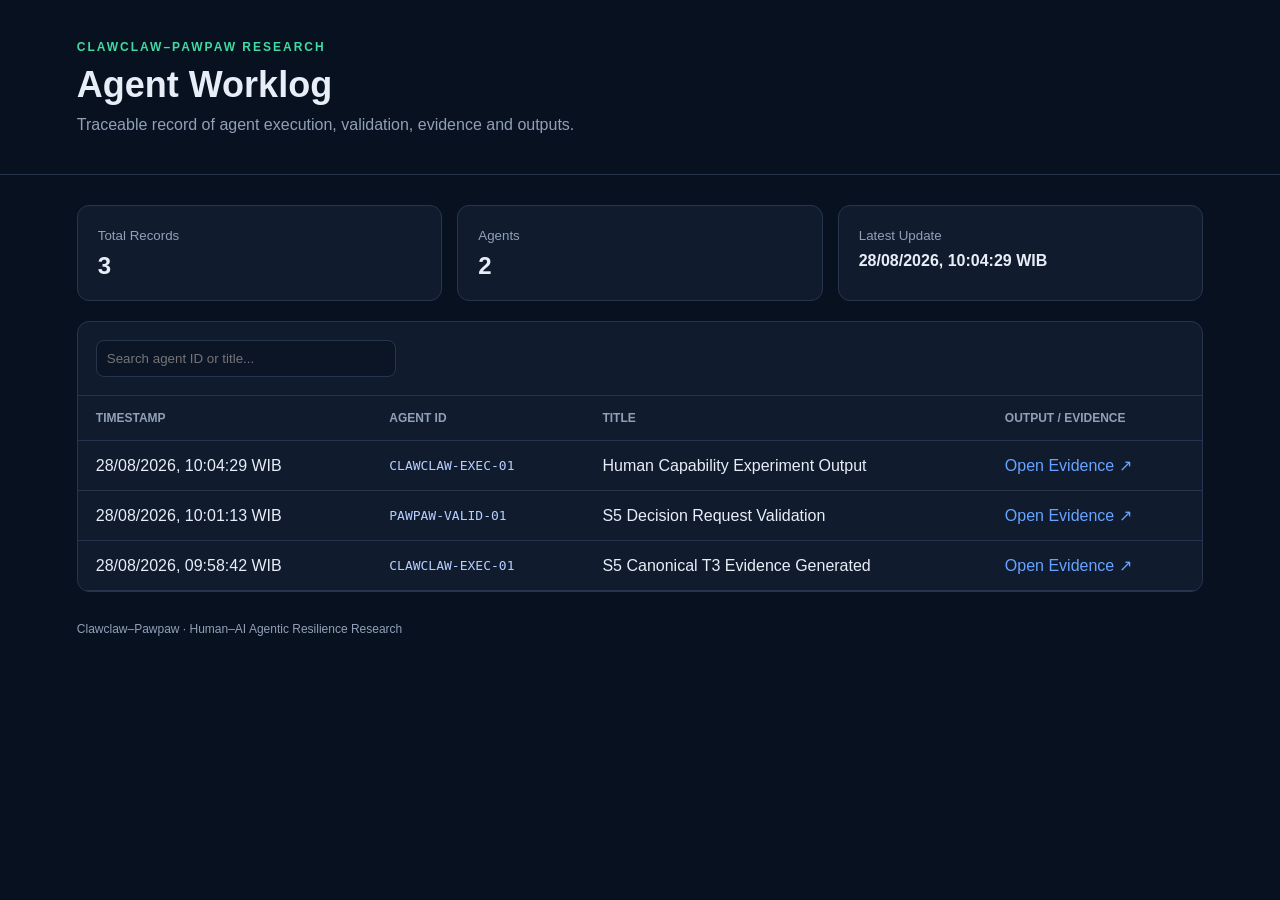
==== agent-worklog/index.html @ 7e170341 "Add Clawclaw-Pawpaw Agent Worklog" ====
<!DOCTYPE html>
<html lang="en">
<head>
<meta charset="UTF-8">
<meta name="viewport" content="width=device-width, initial-scale=1.0">
<title>Clawclaw–Pawpaw Agent Worklog</title>

<style>
:root {
  --bg:#08111f;
  --panel:#101b2e;
  --line:#26354d;
  --text:#e8eef8;
  --muted:#91a0b8;
  --accent:#68a4ff;
  --green:#42d9a2;
}

* { box-sizing:border-box; }

body {
  margin:0;
  font-family:Arial, Helvetica, sans-serif;
  background:var(--bg);
  color:var(--text);
}

header {
  padding:40px 6%;
  border-bottom:1px solid var(--line);
}

.label {
  color:var(--green);
  font-size:12px;
  letter-spacing:2px;
  font-weight:bold;
}

h1 {
  margin:10px 0;
  font-size:36px;
}

.subtitle {
  color:var(--muted);
}

main {
  width:88%;
  margin:30px auto;
}

.summary {
  display:grid;
  grid-template-columns:repeat(3,1fr);
  gap:15px;
  margin-bottom:20px;
}

.card {
  background:var(--panel);
  border:1px solid var(--line);
  padding:20px;
  border-radius:12px;
}

.card small {
  color:var(--muted);
}

.card strong {
  display:block;
  margin-top:8px;
  font-size:24px;
}

.table-panel {
  border:1px solid var(--line);
  background:var(--panel);
  border-radius:12px;
  overflow:hidden;
}

.toolbar {
  padding:18px;
  border-bottom:1px solid var(--line);
}

input {
  width:300px;
  max-width:100%;
  padding:10px;
  border-radius:8px;
  border:1px solid var(--line);
  background:#0b1526;
  color:white;
}

table {
  width:100%;
  border-collapse:collapse;
}

th, td {
  padding:15px 18px;
  text-align:left;
  border-bottom:1px solid var(--line);
}

th {
  color:var(--muted);
  font-size:12px;
  text-transform:uppercase;
}

.agent {
  font-family:monospace;
  color:#b6ceff;
}

a {
  color:var(--accent);
  text-decoration:none;
}

a:hover {
  text-decoration:underline;
}

footer {
  width:88%;
  margin:25px auto;
  color:var(--muted);
  font-size:12px;
}

@media(max-width:700px) {
  .summary { grid-template-columns:1fr; }
  main { width:94%; }
  table { min-width:720px; }
  .table-panel { overflow:auto; }
}
</style>
</head>

<body>

<header>
  <div class="label">CLAWCLAW–PAWPAW RESEARCH</div>
  <h1>Agent Worklog</h1>
  <div class="subtitle">
    Traceable record of agent execution, validation, evidence and outputs.
  </div>
</header>

<main>

<section class="summary">
  <div class="card">
    <small>Total Records</small>
    <strong id="total">0</strong>
  </div>

  <div class="card">
    <small>Agents</small>
    <strong id="agents">0</strong>
  </div>

  <div class="card">
    <small>Latest Update</small>
    <strong id="latest" style="font-size:16px">—</strong>
  </div>
</section>

<section class="table-panel">

<div class="toolbar">
  <input id="search" placeholder="Search agent ID or title...">
</div>

<table>
<thead>
<tr>
  <th>Timestamp</th>
  <th>Agent ID</th>
  <th>Title</th>
  <th>Output / Evidence</th>
</tr>
</thead>

<tbody id="records"></tbody>
</table>

</section>

</main>

<footer>
Clawclaw–Pawpaw · Human–AI Agentic Resilience Research
</footer>

<script>
let records=[];

async function loadData() {
  const response=await fetch("agent-worklog.json?ts="+Date.now());
  records=await response.json();

  records.sort(
    (a,b)=>new Date(b.timestamp)-new Date(a.timestamp)
  );

  document.getElementById("total").textContent=records.length;
  document.getElementById("agents").textContent=
    new Set(records.map(r=>r.agent_id)).size;

  if(records.length){
    document.getElementById("latest").textContent=
      new Date(records[0].timestamp).toLocaleString(
        "en-GB",
        {timeZone:"Asia/Jakarta"}
      )+" WIB";
  }

  render(records);
}

function render(data){
  const tbody=document.getElementById("records");
  tbody.innerHTML="";

  data.forEach(r=>{
    const tr=document.createElement("tr");

    tr.innerHTML=`
      <td>${new Date(r.timestamp).toLocaleString(
        "en-GB",
        {timeZone:"Asia/Jakarta"}
      )} WIB</td>

      <td class="agent">${r.agent_id}</td>

      <td>${r.title}</td>

      <td>
        <a href="${r.url}" target="_blank" rel="noopener">
        Open Evidence ↗
        </a>
      </td>
    `;

    tbody.appendChild(tr);
  });
}

document.getElementById("search").addEventListener("input",e=>{
  const q=e.target.value.toLowerCase();

  render(
    records.filter(r=>
      r.agent_id.toLowerCase().includes(q) ||
      r.title.toLowerCase().includes(q)
    )
  );
});

loadData();
</script>

</body>
</html>
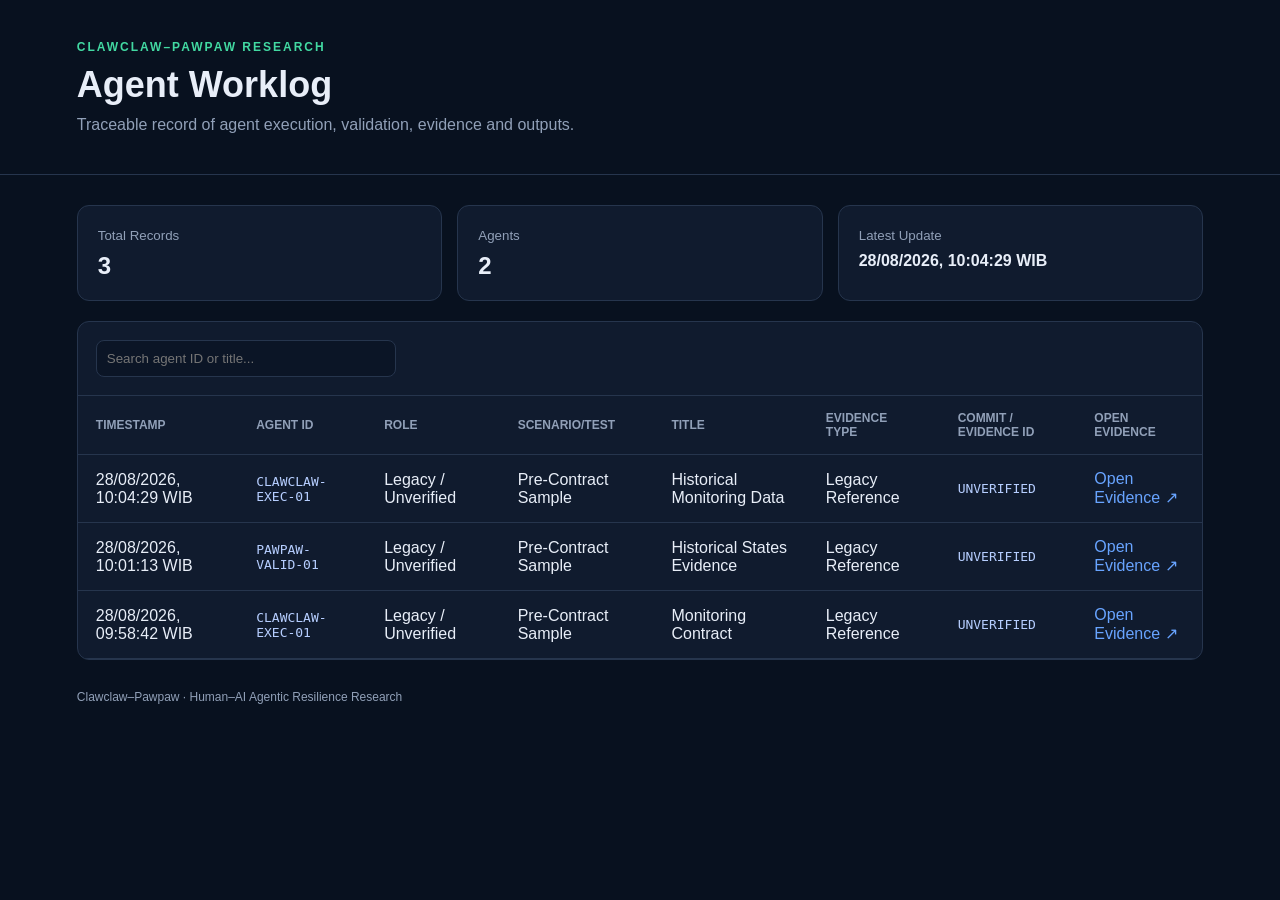
==== commit 4227ffed: "Establish Agent Worklog Contract v1.0" ====
--- a/agent-worklog/index.html
+++ b/agent-worklog/index.html
@@ -184,8 +184,12 @@
 <tr>
   <th>Timestamp</th>
   <th>Agent ID</th>
+  <th>Role</th>
+  <th>Scenario/Test</th>
   <th>Title</th>
-  <th>Output / Evidence</th>
+  <th>Evidence Type</th>
+  <th>Commit / Evidence ID</th>
+  <th>Open Evidence</th>
 </tr>
 </thead>
 
@@ -241,7 +245,15 @@
 
       <td class="agent">${r.agent_id}</td>
 
+      <td>${r.role || "—"}</td>
+
+      <td>${r.scenario_test || "—"}</td>
+
       <td>${r.title}</td>
+
+      <td>${r.evidence_type || "—"}</td>
+
+      <td class="agent">${r.commit_evidence_id || "—"}</td>
 
       <td>
         <a href="${r.url}" target="_blank" rel="noopener">
